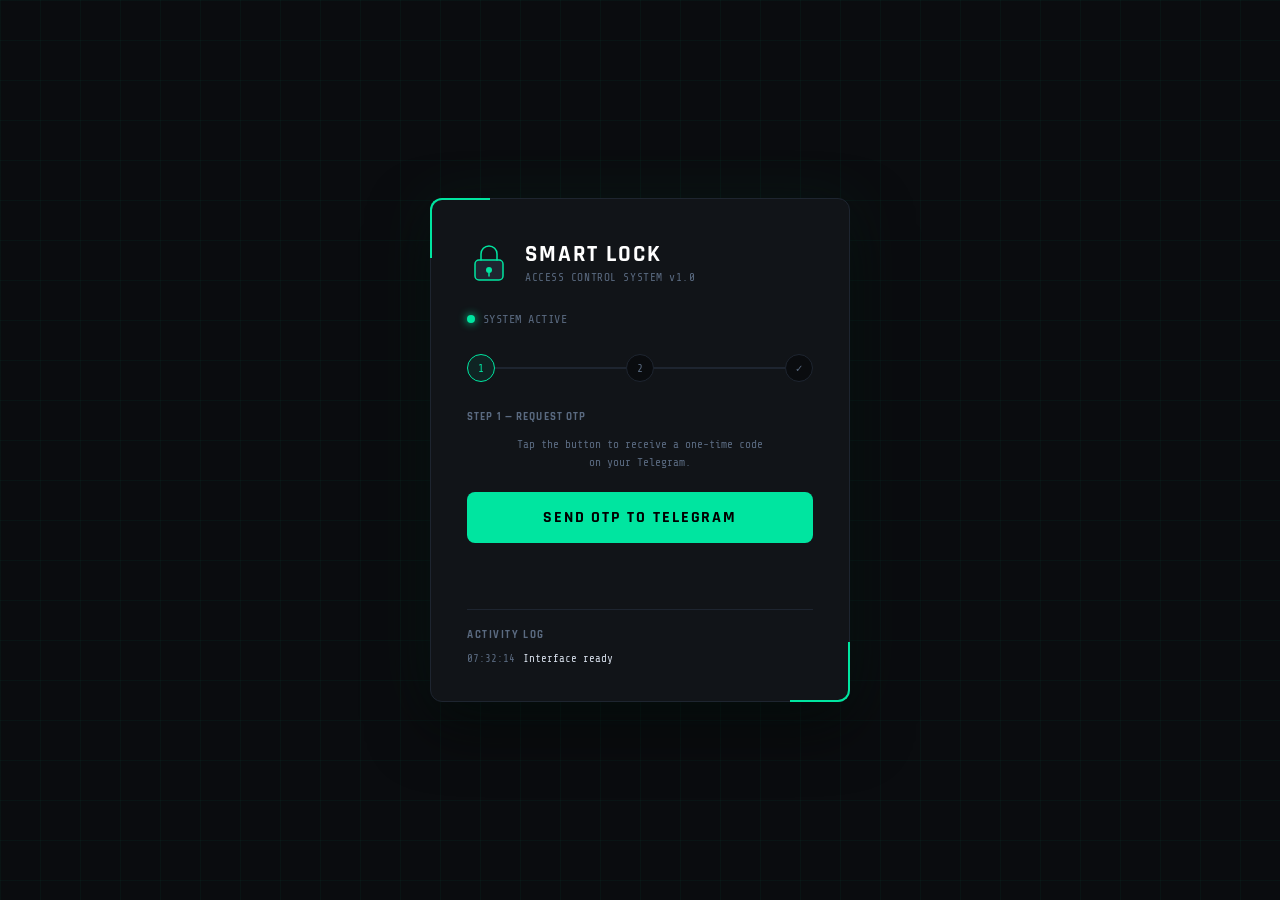
==== index.html @ 27a26ff4 "Add files via upload" ====
<!DOCTYPE html>
<html lang="en">
<head>
  <meta charset="UTF-8"/>
  <meta name="viewport" content="width=device-width, initial-scale=1.0"/>
  <title>Smart Lock</title>
  <link rel="preconnect" href="https://fonts.googleapis.com"/>
  <link href="https://fonts.googleapis.com/css2?family=Share+Tech+Mono&family=Rajdhani:wght@400;600;700&display=swap" rel="stylesheet"/>

  <style>
    *, *::before, *::after { box-sizing: border-box; margin: 0; padding: 0; }

    :root {
      --bg:         #0a0c0f;
      --surface:    #111418;
      --border:     #1e2530;
      --accent:     #00e5a0;
      --accent-dim: #00a86b;
      --danger:     #ff4757;
      --warn:       #ffb830;
      --text:       #d4dce8;
      --muted:      #5a6a80;
      --mono:       'Share Tech Mono', monospace;
      --sans:       'Rajdhani', sans-serif;
    }

    html, body {
      height: 100%;
      background: var(--bg);
      color: var(--text);
      font-family: var(--sans);
      font-size: 16px;
      -webkit-font-smoothing: antialiased;
    }

    body {
      display: flex;
      align-items: center;
      justify-content: center;
      min-height: 100vh;
    }

    body::before {
      content: '';
      position: fixed; inset: 0;
      background-image:
        linear-gradient(rgba(0,229,160,.04) 1px, transparent 1px),
        linear-gradient(90deg, rgba(0,229,160,.04) 1px, transparent 1px);
      background-size: 40px 40px;
      pointer-events: none;
    }

    /* ── Card ── */
    .card {
      position: relative;
      width: min(420px, 92vw);
      background: var(--surface);
      border: 1px solid var(--border);
      border-radius: 12px;
      padding: 40px 36px 36px;
      box-shadow: 0 0 60px rgba(0,229,160,.06), 0 24px 60px rgba(0,0,0,.6);
    }
    .card::before {
      content: '';
      position: absolute;
      top: -1px; left: -1px;
      width: 60px; height: 60px;
      border-top: 2px solid var(--accent);
      border-left: 2px solid var(--accent);
      border-radius: 12px 0 0 0;
    }
    .card::after {
      content: '';
      position: absolute;
      bottom: -1px; right: -1px;
      width: 60px; height: 60px;
      border-bottom: 2px solid var(--accent);
      border-right: 2px solid var(--accent);
      border-radius: 0 0 12px 0;
    }

    /* ── Header ── */
    .header {
      display: flex;
      align-items: center;
      gap: 14px;
      margin-bottom: 28px;
    }
    .lock-icon { width: 44px; height: 44px; flex-shrink: 0; }
    .lock-icon .shackle {
      transition: transform .5s cubic-bezier(.34,1.56,.64,1);
      transform-origin: 50% 80%;
    }
    .card.unlocked .lock-icon .shackle {
      transform: rotate(-40deg) translateY(-3px);
    }
    .title-group h1 {
      font-size: 1.45rem; font-weight: 700;
      letter-spacing: .08em; text-transform: uppercase; color: #fff;
    }
    .title-group p {
      font-family: var(--mono); font-size: .7rem;
      color: var(--muted); letter-spacing: .05em; margin-top: 2px;
    }

    /* ── Status ── */
    .status-row {
      display: flex; align-items: center; gap: 8px;
      font-family: var(--mono); font-size: .75rem;
      color: var(--muted); margin-bottom: 28px; letter-spacing: .04em;
    }
    .dot {
      width: 8px; height: 8px; border-radius: 50%;
      background: var(--muted); flex-shrink: 0;
      transition: background .3s, box-shadow .3s;
    }
    .dot.online  { background: var(--accent); box-shadow: 0 0 8px var(--accent); }
    .dot.success { background: var(--accent); box-shadow: 0 0 12px var(--accent); animation: pulse 1s ease 3; }
    .dot.warn    { background: var(--warn);   box-shadow: 0 0 8px var(--warn); }
    .dot.error   { background: var(--danger); box-shadow: 0 0 8px var(--danger); }
    @keyframes pulse {
      0%,100% { box-shadow: 0 0 8px var(--accent); }
      50%     { box-shadow: 0 0 20px var(--accent), 0 0 40px rgba(0,229,160,.4); }
    }

    /* ── Step indicator ── */
    .step-indicator {
      display: flex; align-items: center; margin-bottom: 28px;
    }
    .s-dot {
      width: 28px; height: 28px; border-radius: 50%;
      border: 1.5px solid var(--border); background: var(--bg);
      display: flex; align-items: center; justify-content: center;
      font-family: var(--mono); font-size: .7rem; color: var(--muted);
      flex-shrink: 0; transition: all .3s;
    }
    .s-dot.active { border-color: var(--accent); color: var(--accent); background: rgba(0,229,160,.08); }
    .s-dot.done   { border-color: var(--accent-dim); background: var(--accent-dim); color: #000; }
    .s-line { flex: 1; height: 1.5px; background: var(--border); transition: background .3s; }
    .s-line.done { background: var(--accent-dim); }

    /* ── Steps ── */
    .step { display: none; }
    .step.active { display: block; }

    .step-label {
      font-size: .7rem; font-weight: 700;
      letter-spacing: .1em; text-transform: uppercase;
      color: var(--muted); margin-bottom: 12px;
    }

    /* ── Input ── */
    .input-label {
      display: block; font-size: .75rem; font-weight: 600;
      letter-spacing: .12em; text-transform: uppercase;
      color: var(--muted); margin-bottom: 8px;
    }
    .otp-input {
      width: 100%; background: var(--bg);
      border: 1px solid var(--border); border-radius: 8px;
      padding: 14px 16px; font-family: var(--mono);
      font-size: 1.5rem; letter-spacing: .3em;
      color: var(--text); outline: none; text-align: center;
      transition: border-color .2s, box-shadow .2s;
    }
    .otp-input:focus {
      border-color: var(--accent-dim);
      box-shadow: 0 0 0 3px rgba(0,229,160,.1);
    }
    .otp-input::placeholder { letter-spacing: .15em; color: var(--muted); font-size: 1rem; }

    .hint {
      font-family: var(--mono); font-size: .7rem;
      color: var(--muted); margin-top: 10px;
      text-align: center; line-height: 1.6;
    }

    /* ── Buttons ── */
    .btn {
      margin-top: 20px; width: 100%; padding: 15px;
      border: none; border-radius: 8px; font-family: var(--sans);
      font-size: 1rem; font-weight: 700; letter-spacing: .12em;
      text-transform: uppercase; cursor: pointer;
      transition: background .2s, transform .15s, box-shadow .2s;
    }
    .btn:disabled { opacity: .45; cursor: not-allowed; }
    .btn:active:not(:disabled) { transform: scale(.97); }

    .btn-primary { background: var(--accent); color: #000; }
    .btn-primary:hover:not(:disabled) {
      background: #1affc0;
      box-shadow: 0 0 24px rgba(0,229,160,.4);
    }
    .btn-ghost {
      background: transparent; color: var(--muted);
      border: 1px solid var(--border); margin-top: 10px;
      font-size: .8rem; padding: 10px;
    }
    .btn-ghost:hover:not(:disabled) { color: var(--text); border-color: var(--muted); }

    .btn .spinner {
      display: none; width: 16px; height: 16px;
      border: 2px solid rgba(0,0,0,.3); border-top-color: #000;
      border-radius: 50%; animation: spin .7s linear infinite; margin: 0 auto;
    }
    .btn.loading .btn-text { display: none; }
    .btn.loading .spinner  { display: block; }
    @keyframes spin { to { transform: rotate(360deg); } }

    /* ── Toast ── */
    .toast {
      margin-top: 16px; padding: 11px 15px; border-radius: 8px;
      font-family: var(--mono); font-size: .75rem; letter-spacing: .04em;
      opacity: 0; transform: translateY(6px);
      transition: opacity .3s, transform .3s; pointer-events: none;
    }
    .toast.show { opacity: 1; transform: translateY(0); }
    .toast.success { background: rgba(0,229,160,.1); border: 1px solid rgba(0,229,160,.3); color: var(--accent); }
    .toast.error   { background: rgba(255,71,87,.1);  border: 1px solid rgba(255,71,87,.3);  color: var(--danger); }
    .toast.warn    { background: rgba(255,184,48,.1); border: 1px solid rgba(255,184,48,.3); color: var(--warn); }

    /* ── Success screen ── */
    .success-icon { text-align: center; padding: 12px 0 16px; }
    .success-icon svg { margin-bottom: 16px; }
    .success-title {
      font-size: 1.2rem; font-weight: 700;
      letter-spacing: .08em; color: #fff; text-transform: uppercase;
    }

    /* ── Log ── */
    .log-section { margin-top: 28px; border-top: 1px solid var(--border); padding-top: 18px; }
    .log-title {
      font-size: .7rem; font-weight: 700;
      letter-spacing: .14em; text-transform: uppercase;
      color: var(--muted); margin-bottom: 10px;
    }
    .log-feed {
      list-style: none; display: flex; flex-direction: column;
      gap: 6px; max-height: 110px; overflow-y: auto;
    }
    .log-feed::-webkit-scrollbar { width: 3px; }
    .log-feed::-webkit-scrollbar-thumb { background: var(--border); border-radius: 2px; }
    .log-entry {
      font-family: var(--mono); font-size: .68rem;
      color: var(--muted); display: flex; gap: 8px;
      animation: slideIn .25s ease;
    }
    @keyframes slideIn {
      from { opacity: 0; transform: translateX(-6px); }
      to   { opacity: 1; transform: none; }
    }
    .log-entry .log-time { flex-shrink: 0; }
    .log-entry .log-ok   { color: var(--accent); }
    .log-entry .log-err  { color: var(--danger); }
    .log-entry .log-warn { color: var(--warn); }
    .log-entry .log-info { color: var(--text); }
  </style>
</head>
<body>
<div class="card" id="card">

  <!-- Header -->
  <div class="header">
    <svg class="lock-icon" viewBox="0 0 44 44" fill="none" xmlns="http://www.w3.org/2000/svg">
      <rect x="8" y="20" width="28" height="20" rx="4" fill="#1e2530" stroke="#00e5a0" stroke-width="1.5"/>
      <path class="shackle" d="M14 20V14a8 8 0 1 1 16 0v6" stroke="#00e5a0" stroke-width="1.5" stroke-linecap="round" fill="none"/>
      <circle cx="22" cy="30" r="3" fill="#00e5a0"/>
      <line x1="22" y1="33" x2="22" y2="36" stroke="#00e5a0" stroke-width="1.5" stroke-linecap="round"/>
    </svg>
    <div class="title-group">
      <h1>Smart Lock</h1>
      <p>ACCESS CONTROL SYSTEM v1.0</p>
    </div>
  </div>

  <!-- Status -->
  <div class="status-row">
    <div class="dot online" id="statusDot"></div>
    <span id="statusText">SYSTEM ACTIVE</span>
  </div>

  <!-- Step indicator (3 steps) -->
  <div class="step-indicator">
    <div class="s-dot active" id="ind1">1</div>
    <div class="s-line"       id="line1"></div>
    <div class="s-dot"        id="ind2">2</div>
    <div class="s-line"       id="line2"></div>
    <div class="s-dot"        id="ind3">✓</div>
  </div>

  <!-- ══ STEP 1 : Request OTP ══ -->
  <div class="step active" id="step1">
    <div class="step-label">Step 1 — Request OTP</div>
    <p class="hint">Tap the button to receive a one-time code<br>on your Telegram.</p>
    <button class="btn btn-primary" id="sendOtpBtn" onclick="sendOtp()">
      <span class="btn-text">SEND OTP TO TELEGRAM</span>
      <span class="spinner"></span>
    </button>
    <div class="toast" id="toast1"></div>
  </div>

  <!-- ══ STEP 2 : Enter OTP ══ -->
  <div class="step" id="step2">
    <div class="step-label">Step 2 — Enter OTP</div>
    <label class="input-label" for="otpInput">4-digit code from Telegram</label>
    <input
      class="otp-input" id="otpInput"
      type="text" inputmode="numeric"
      maxlength="4" placeholder="• • • •" autocomplete="off"
    />
    <button class="btn btn-primary" id="verifyBtn" onclick="verifyOtp()">
      <span class="btn-text">VERIFY &amp; UNLOCK</span>
      <span class="spinner"></span>
    </button>
    <button class="btn btn-ghost" onclick="resetToStep1()">← Request a new OTP</button>
    <div class="toast" id="toast2"></div>
  </div>

  <!-- ══ STEP 3 : Success ══ -->
  <div class="step" id="step3">
    <div class="success-icon">
      <svg width="56" height="56" viewBox="0 0 56 56" fill="none">
        <circle cx="28" cy="28" r="27" stroke="#00e5a0" stroke-width="1.5" fill="rgba(0,229,160,.08)"/>
        <path d="M17 28.5l8 8 14-16" stroke="#00e5a0" stroke-width="2" stroke-linecap="round" stroke-linejoin="round"/>
      </svg>
      <div class="success-title">Door Unlocked</div>
      <p class="hint" style="margin-top:10px">Relay is active. Lock resets automatically.</p>
    </div>
    <button class="btn btn-ghost" style="margin-top:20px" onclick="resetToStep1()">DONE / LOCK AGAIN</button>
  </div>

  <!-- Activity log -->
  <div class="log-section">
    <div class="log-title">Activity Log</div>
    <ul class="log-feed" id="logFeed"></ul>
  </div>

</div>

<script>
  // ════════════════════════════════════════════════
  //  CONFIG
  // ════════════════════════════════════════════════
  const API_URL = "https://script.google.com/macros/s/AKfycbylvc6xeCWt1qGqZ4Vwtg7XAmLuCef11YHlAaOnDe8a6w24QqygtlZDXGHI8xH-EuvysQ/exec";
  const API_KEY = "satyam123";
  // ════════════════════════════════════════════════

  // DOM
  const $  = id => document.getElementById(id);
  const statusDot  = $("statusDot");
  const statusText = $("statusText");
  const card       = $("card");
  const logFeed    = $("logFeed");
  const sendOtpBtn = $("sendOtpBtn");
  const verifyBtn  = $("verifyBtn");
  const otpInput   = $("otpInput");
  const toast1     = $("toast1");
  const toast2     = $("toast2");
  const stepEls    = [$("step1"),  $("step2"),  $("step3")];
  const indEls     = [$("ind1"),   $("ind2"),   $("ind3")];
  const lineEls    = [$("line1"),  $("line2")];

  otpInput.addEventListener("keyup", e => { if (e.key === "Enter") verifyOtp(); });

  // ── Helpers ──────────────────────────────────

  function setStatus(cls, text) {
    statusDot.className    = "dot " + cls;
    statusText.textContent = text;
  }

  function toast(el, type, msg) {
    el.className = "toast " + type;
    el.textContent = msg;
    void el.offsetWidth;
    el.classList.add("show");
    setTimeout(() => el.classList.remove("show"), 4500);
  }

  function log(type, msg) {
    const t  = new Date().toLocaleTimeString("en-GB", { hour12: false });
    const li = document.createElement("li");
    li.className = "log-entry";
    li.innerHTML = `<span class="log-time">${t}</span><span class="log-${type}">${msg}</span>`;
    logFeed.prepend(li);
    while (logFeed.children.length > 25) logFeed.removeChild(logFeed.lastChild);
  }

  function busy(btn, on) {
    btn.disabled = on;
    btn.classList.toggle("loading", on);
  }

  function goStep(n) {
    stepEls.forEach((s, i) => s.classList.toggle("active", i === n));
    indEls.forEach((d, i) => {
      d.className = "s-dot";
      if (i < n)       d.classList.add("done");
      else if (i === n) d.classList.add("active");
    });
    lineEls.forEach((l, i) => l.classList.toggle("done", i < n));
    card.classList.toggle("unlocked", n === 2);
    if (n === 2) {
      setStatus("success", "DOOR UNLOCKED");
      setTimeout(resetToStep1, 8000);   // auto-reset after 8 s
    }
  }

  function resetToStep1() {
    otpInput.value = "";
    setStatus("online", "SYSTEM ACTIVE");
    goStep(0);
  }

  async function api(payload) {
    // GET with query string: no CORS preflight, body survives Google's redirect.
    const params = new URLSearchParams({ ...payload, key: API_KEY });
    const r = await fetch(API_URL + "?" + params.toString(), {
      method: "GET",
      redirect: "follow"
    });
    if (!r.ok) throw new Error("HTTP " + r.status);
    const text = await r.text();
    try {
      return JSON.parse(text);
    } catch {
      throw new Error("Invalid response: " + text.slice(0, 120));
    }
  }

  // ── Step 1 : Request OTP ─────────────────────

  async function sendOtp() {
    busy(sendOtpBtn, true);
    setStatus("warn", "SENDING OTP…");
    try {
      const data = await api({ action: "request_unlock", method: "WEB" });
      if (data.success) {
        log("ok", "OTP dispatched to Telegram");
        setStatus("warn", "WAITING FOR OTP ENTRY");
        goStep(1);
        setTimeout(() => otpInput.focus(), 150);
      } else {
        toast(toast1, "error", "✗ " + (data.error || "Server error."));
        log("err", "Request failed: " + (data.error || "unknown"));
        setStatus("error", "FAILED");
      }
    } catch (e) {
      toast(toast1, "error", "✗ Cannot reach server. Check your connection.");
      log("err", "Network: " + e.message);
      setStatus("error", "CONNECTION ERROR");
    } finally {
      busy(sendOtpBtn, false);
    }
  }

  // ── Step 2 : Verify OTP ──────────────────────

  async function verifyOtp() {
    const otp = otpInput.value.trim();
    if (!/^\d{4}$/.test(otp)) {
      toast(toast2, "warn", "Enter the 4-digit code from Telegram.");
      otpInput.focus();
      return;
    }
    busy(verifyBtn, true);
    setStatus("warn", "VERIFYING…");
    try {
      const data = await api({ action: "verify_otp", method: "WEB", otp });
      if (data.success) {
        log("ok", "OTP correct → unlock signal sent");
        goStep(2);
      } else {
        toast(toast2, "error", "✗ " + (data.error || "Wrong OTP."));
        log("err", "Wrong OTP entered");
        setStatus("error", "WRONG OTP");
        otpInput.select();
      }
    } catch (e) {
      toast(toast2, "error", "✗ Cannot reach server.");
      log("err", "Network: " + e.message);
      setStatus("error", "CONNECTION ERROR");
    } finally {
      busy(verifyBtn, false);
    }
  }

  // Init
  log("info", "Interface ready");
</script>
</body>
</html>
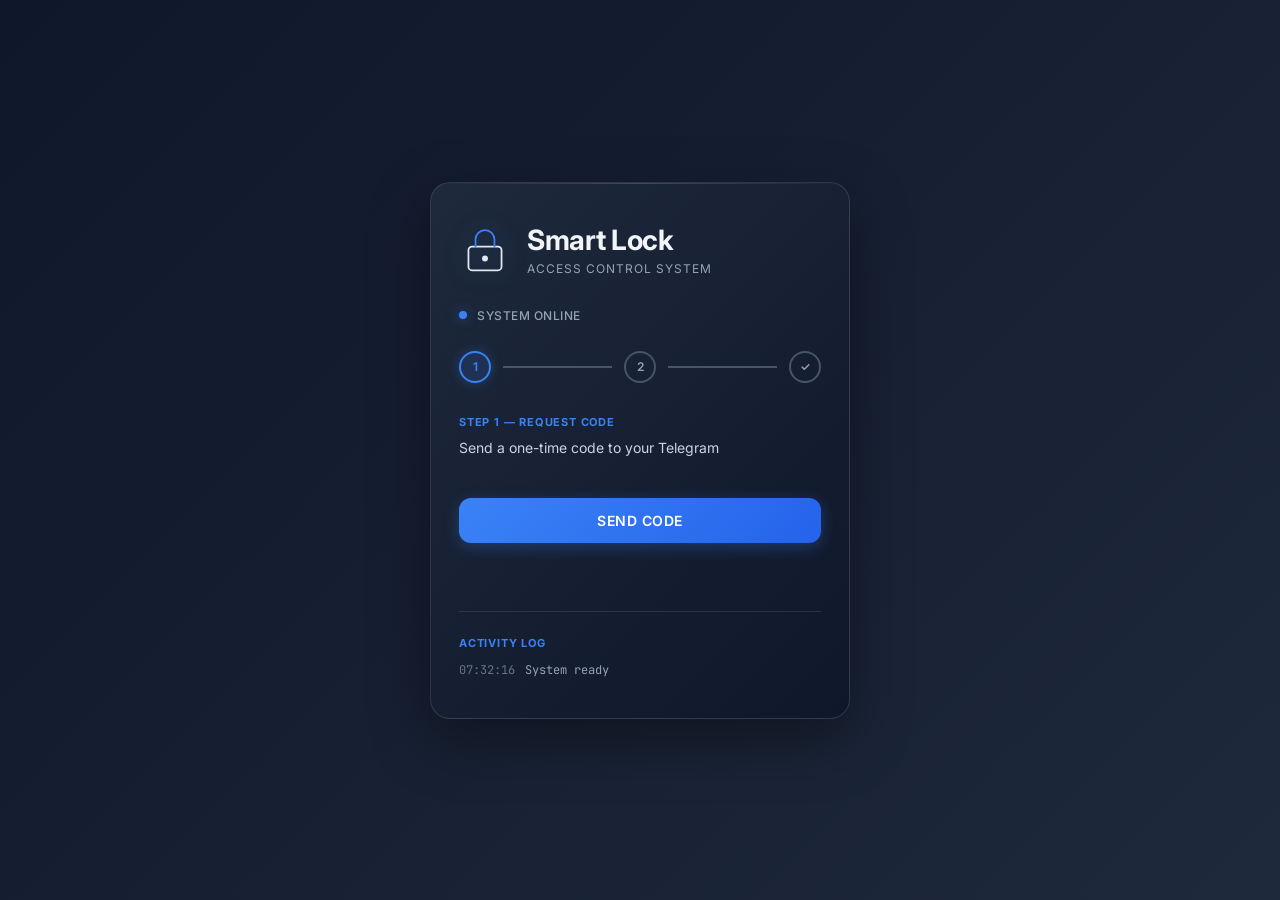
==== commit 398c1eee: "Add files via upload" ====
--- a/index.html
+++ b/index.html
@@ -3,34 +3,22 @@
 <head>
   <meta charset="UTF-8"/>
   <meta name="viewport" content="width=device-width, initial-scale=1.0"/>
-  <title>Smart Lock</title>
+  <title>Smart Lock - Access Control</title>
   <link rel="preconnect" href="https://fonts.googleapis.com"/>
-  <link href="https://fonts.googleapis.com/css2?family=Share+Tech+Mono&family=Rajdhani:wght@400;600;700&display=swap" rel="stylesheet"/>
+  <link href="https://fonts.googleapis.com/css2?family=Inter:wght@300;400;500;600;700&family=JetBrains+Mono:wght@400;600&display=swap" rel="stylesheet"/>
 
   <style>
-    *, *::before, *::after { box-sizing: border-box; margin: 0; padding: 0; }
-
-    :root {
-      --bg:         #0a0c0f;
-      --surface:    #111418;
-      --border:     #1e2530;
-      --accent:     #00e5a0;
-      --accent-dim: #00a86b;
-      --danger:     #ff4757;
-      --warn:       #ffb830;
-      --text:       #d4dce8;
-      --muted:      #5a6a80;
-      --mono:       'Share Tech Mono', monospace;
-      --sans:       'Rajdhani', sans-serif;
+    * {
+      margin: 0;
+      padding: 0;
+      box-sizing: border-box;
     }
 
     html, body {
       height: 100%;
-      background: var(--bg);
-      color: var(--text);
-      font-family: var(--sans);
-      font-size: 16px;
-      -webkit-font-smoothing: antialiased;
+      font-family: 'Inter', sans-serif;
+      background: linear-gradient(135deg, #0f172a 0%, #1e293b 100%);
+      color: #e2e8f0;
     }
 
     body {
@@ -38,455 +26,743 @@
       align-items: center;
       justify-content: center;
       min-height: 100vh;
-    }
-
-    body::before {
-      content: '';
-      position: fixed; inset: 0;
-      background-image:
-        linear-gradient(rgba(0,229,160,.04) 1px, transparent 1px),
-        linear-gradient(90deg, rgba(0,229,160,.04) 1px, transparent 1px);
-      background-size: 40px 40px;
-      pointer-events: none;
-    }
-
-    /* ── Card ── */
+      padding: 16px;
+    }
+
+    .container {
+      width: 100%;
+      max-width: 420px;
+    }
+
     .card {
+      background: linear-gradient(135deg, #1e293b 0%, #0f172a 100%);
+      border-radius: 20px;
+      padding: 40px 28px;
+      box-shadow: 0 20px 60px rgba(0, 0, 0, 0.4);
+      border: 1px solid rgba(71, 85, 105, 0.5);
       position: relative;
-      width: min(420px, 92vw);
-      background: var(--surface);
-      border: 1px solid var(--border);
-      border-radius: 12px;
-      padding: 40px 36px 36px;
-      box-shadow: 0 0 60px rgba(0,229,160,.06), 0 24px 60px rgba(0,0,0,.6);
-    }
+      overflow: hidden;
+    }
+
     .card::before {
       content: '';
       position: absolute;
-      top: -1px; left: -1px;
-      width: 60px; height: 60px;
-      border-top: 2px solid var(--accent);
-      border-left: 2px solid var(--accent);
-      border-radius: 12px 0 0 0;
-    }
-    .card::after {
-      content: '';
-      position: absolute;
-      bottom: -1px; right: -1px;
-      width: 60px; height: 60px;
-      border-bottom: 2px solid var(--accent);
-      border-right: 2px solid var(--accent);
-      border-radius: 0 0 12px 0;
-    }
-
-    /* ── Header ── */
+      top: 0;
+      left: 0;
+      right: 0;
+      height: 1px;
+      background: linear-gradient(90deg, transparent, rgba(148, 163, 184, 0.3), transparent);
+    }
+
     .header {
       display: flex;
       align-items: center;
-      gap: 14px;
+      gap: 16px;
+      margin-bottom: 32px;
+    }
+
+    .lock-icon {
+      width: 52px;
+      height: 52px;
+      flex-shrink: 0;
+      display: flex;
+      align-items: center;
+      justify-content: center;
+    }
+
+    .lock-icon svg {
+      width: 100%;
+      height: 100%;
+      filter: drop-shadow(0 0 12px rgba(59, 130, 246, 0.3));
+    }
+
+    .lock-icon .shackle {
+      transition: all 0.5s cubic-bezier(0.34, 1.56, 0.64, 1);
+      transform-origin: 50% 35%;
+      stroke: #3b82f6;
+      stroke-width: 1.5;
+    }
+
+    .card.unlocked .lock-icon .shackle {
+      transform: rotate(-40deg) translateY(-2px);
+      stroke: #10b981;
+      filter: drop-shadow(0 0 12px rgba(16, 185, 129, 0.4));
+    }
+
+    .card.unlocked .lock-icon circle {
+      fill: #10b981;
+      filter: drop-shadow(0 0 8px rgba(16, 185, 129, 0.5));
+    }
+
+    .title-group h1 {
+      font-size: 28px;
+      font-weight: 700;
+      color: #f1f5f9;
+      letter-spacing: -0.5px;
+    }
+
+    .title-group p {
+      font-size: 12px;
+      color: #94a3b8;
+      margin-top: 4px;
+      letter-spacing: 1px;
+      text-transform: uppercase;
+    }
+
+    .status {
+      display: flex;
+      align-items: center;
+      gap: 10px;
+      font-size: 12px;
+      color: #94a3b8;
       margin-bottom: 28px;
-    }
-    .lock-icon { width: 44px; height: 44px; flex-shrink: 0; }
-    .lock-icon .shackle {
-      transition: transform .5s cubic-bezier(.34,1.56,.64,1);
-      transform-origin: 50% 80%;
-    }
-    .card.unlocked .lock-icon .shackle {
-      transform: rotate(-40deg) translateY(-3px);
-    }
-    .title-group h1 {
-      font-size: 1.45rem; font-weight: 700;
-      letter-spacing: .08em; text-transform: uppercase; color: #fff;
-    }
-    .title-group p {
-      font-family: var(--mono); font-size: .7rem;
-      color: var(--muted); letter-spacing: .05em; margin-top: 2px;
-    }
-
-    /* ── Status ── */
-    .status-row {
-      display: flex; align-items: center; gap: 8px;
-      font-family: var(--mono); font-size: .75rem;
-      color: var(--muted); margin-bottom: 28px; letter-spacing: .04em;
-    }
-    .dot {
-      width: 8px; height: 8px; border-radius: 50%;
-      background: var(--muted); flex-shrink: 0;
-      transition: background .3s, box-shadow .3s;
-    }
-    .dot.online  { background: var(--accent); box-shadow: 0 0 8px var(--accent); }
-    .dot.success { background: var(--accent); box-shadow: 0 0 12px var(--accent); animation: pulse 1s ease 3; }
-    .dot.warn    { background: var(--warn);   box-shadow: 0 0 8px var(--warn); }
-    .dot.error   { background: var(--danger); box-shadow: 0 0 8px var(--danger); }
+      letter-spacing: 0.5px;
+      text-transform: uppercase;
+      font-weight: 500;
+    }
+
+    .status-dot {
+      width: 8px;
+      height: 8px;
+      border-radius: 50%;
+      background: #64748b;
+      transition: all 0.3s ease;
+    }
+
+    .status-dot.online {
+      background: #3b82f6;
+      box-shadow: 0 0 12px rgba(59, 130, 246, 0.5);
+    }
+
+    .status-dot.success {
+      background: #10b981;
+      box-shadow: 0 0 12px rgba(16, 185, 129, 0.5);
+      animation: pulse 1.5s ease infinite;
+    }
+
+    .status-dot.error {
+      background: #ef4444;
+      box-shadow: 0 0 12px rgba(239, 68, 68, 0.5);
+    }
+
+    .status-dot.warn {
+      background: #f59e0b;
+      box-shadow: 0 0 12px rgba(245, 158, 11, 0.5);
+    }
+
     @keyframes pulse {
-      0%,100% { box-shadow: 0 0 8px var(--accent); }
-      50%     { box-shadow: 0 0 20px var(--accent), 0 0 40px rgba(0,229,160,.4); }
-    }
-
-    /* ── Step indicator ── */
-    .step-indicator {
-      display: flex; align-items: center; margin-bottom: 28px;
-    }
-    .s-dot {
-      width: 28px; height: 28px; border-radius: 50%;
-      border: 1.5px solid var(--border); background: var(--bg);
-      display: flex; align-items: center; justify-content: center;
-      font-family: var(--mono); font-size: .7rem; color: var(--muted);
-      flex-shrink: 0; transition: all .3s;
-    }
-    .s-dot.active { border-color: var(--accent); color: var(--accent); background: rgba(0,229,160,.08); }
-    .s-dot.done   { border-color: var(--accent-dim); background: var(--accent-dim); color: #000; }
-    .s-line { flex: 1; height: 1.5px; background: var(--border); transition: background .3s; }
-    .s-line.done { background: var(--accent-dim); }
-
-    /* ── Steps ── */
-    .step { display: none; }
-    .step.active { display: block; }
+      0%, 100% { transform: scale(1); opacity: 1; }
+      50% { transform: scale(1.2); opacity: 0.8; }
+    }
+
+    .steps {
+      display: flex;
+      align-items: center;
+      gap: 12px;
+      margin-bottom: 32px;
+    }
+
+    .step-dot {
+      width: 32px;
+      height: 32px;
+      border-radius: 50%;
+      border: 2px solid #475569;
+      display: flex;
+      align-items: center;
+      justify-content: center;
+      font-size: 12px;
+      font-weight: 600;
+      color: #94a3b8;
+      transition: all 0.3s ease;
+      flex-shrink: 0;
+    }
+
+    .step-dot.active {
+      border-color: #3b82f6;
+      color: #3b82f6;
+      background: rgba(59, 130, 246, 0.15);
+      box-shadow: 0 0 12px rgba(59, 130, 246, 0.3);
+    }
+
+    .step-dot.done {
+      border-color: #10b981;
+      background: #10b981;
+      color: #f1f5f9;
+      box-shadow: 0 0 12px rgba(16, 185, 129, 0.3);
+    }
+
+    .step-line {
+      flex: 1;
+      height: 2px;
+      background: #475569;
+      transition: all 0.4s ease;
+    }
+
+    .step-line.done {
+      background: linear-gradient(90deg, #10b981, transparent);
+      box-shadow: 0 0 8px rgba(16, 185, 129, 0.3);
+    }
+
+    .step {
+      display: none;
+    }
+
+    .step.active {
+      display: block;
+      animation: fadeIn 0.4s ease;
+    }
+
+    @keyframes fadeIn {
+      from { opacity: 0; transform: translateY(4px); }
+      to { opacity: 1; transform: translateY(0); }
+    }
 
     .step-label {
-      font-size: .7rem; font-weight: 700;
-      letter-spacing: .1em; text-transform: uppercase;
-      color: var(--muted); margin-bottom: 12px;
-    }
-
-    /* ── Input ── */
+      font-size: 11px;
+      font-weight: 700;
+      color: #3b82f6;
+      text-transform: uppercase;
+      letter-spacing: 0.8px;
+      margin-bottom: 8px;
+    }
+
+    .step-desc {
+      font-size: 14px;
+      color: #cbd5e1;
+      margin-bottom: 24px;
+      line-height: 1.5;
+    }
+
+    .input-group {
+      margin-bottom: 20px;
+    }
+
     .input-label {
-      display: block; font-size: .75rem; font-weight: 600;
-      letter-spacing: .12em; text-transform: uppercase;
-      color: var(--muted); margin-bottom: 8px;
-    }
+      display: block;
+      font-size: 11px;
+      font-weight: 700;
+      color: #e2e8f0;
+      text-transform: uppercase;
+      letter-spacing: 0.6px;
+      margin-bottom: 10px;
+    }
+
     .otp-input {
-      width: 100%; background: var(--bg);
-      border: 1px solid var(--border); border-radius: 8px;
-      padding: 14px 16px; font-family: var(--mono);
-      font-size: 1.5rem; letter-spacing: .3em;
-      color: var(--text); outline: none; text-align: center;
-      transition: border-color .2s, box-shadow .2s;
-    }
+      width: 100%;
+      padding: 16px 18px;
+      border: 2px solid #475569;
+      border-radius: 12px;
+      background: rgba(30, 41, 59, 0.8);
+      font-family: 'JetBrains Mono', monospace;
+      font-size: 22px;
+      font-weight: 700;
+      letter-spacing: 12px;
+      text-align: center;
+      color: #3b82f6;
+      transition: all 0.3s ease;
+    }
+
     .otp-input:focus {
-      border-color: var(--accent-dim);
-      box-shadow: 0 0 0 3px rgba(0,229,160,.1);
-    }
-    .otp-input::placeholder { letter-spacing: .15em; color: var(--muted); font-size: 1rem; }
-
-    .hint {
-      font-family: var(--mono); font-size: .7rem;
-      color: var(--muted); margin-top: 10px;
-      text-align: center; line-height: 1.6;
-    }
-
-    /* ── Buttons ── */
+      outline: none;
+      border-color: #3b82f6;
+      background: rgba(59, 130, 246, 0.1);
+      box-shadow: 0 0 20px rgba(59, 130, 246, 0.2);
+    }
+
+    .otp-input::placeholder {
+      color: #64748b;
+      letter-spacing: 6px;
+    }
+
+    .otp-timer {
+      font-size: 12px;
+      font-weight: 600;
+      color: #f59e0b;
+      text-align: center;
+      margin-top: 10px;
+      font-family: 'JetBrains Mono', monospace;
+    }
+
     .btn {
-      margin-top: 20px; width: 100%; padding: 15px;
-      border: none; border-radius: 8px; font-family: var(--sans);
-      font-size: 1rem; font-weight: 700; letter-spacing: .12em;
-      text-transform: uppercase; cursor: pointer;
-      transition: background .2s, transform .15s, box-shadow .2s;
-    }
-    .btn:disabled { opacity: .45; cursor: not-allowed; }
-    .btn:active:not(:disabled) { transform: scale(.97); }
-
-    .btn-primary { background: var(--accent); color: #000; }
+      width: 100%;
+      padding: 14px 20px;
+      border: none;
+      border-radius: 12px;
+      font-family: 'Inter', sans-serif;
+      font-size: 14px;
+      font-weight: 600;
+      letter-spacing: 0.5px;
+      text-transform: uppercase;
+      cursor: pointer;
+      transition: all 0.3s ease;
+      margin-top: 16px;
+      position: relative;
+      overflow: hidden;
+    }
+
+    .btn:disabled {
+      opacity: 0.5;
+      cursor: not-allowed;
+    }
+
+    .btn::before {
+      content: '';
+      position: absolute;
+      top: 50%;
+      left: 50%;
+      width: 0;
+      height: 0;
+      border-radius: 50%;
+      background: rgba(255, 255, 255, 0.1);
+      transform: translate(-50%, -50%);
+      transition: width 0.6s, height 0.6s;
+    }
+
+    .btn:active::before {
+      width: 300px;
+      height: 300px;
+    }
+
+    .btn-primary {
+      background: linear-gradient(135deg, #3b82f6 0%, #2563eb 100%);
+      color: white;
+      box-shadow: 0 4px 15px rgba(59, 130, 246, 0.3);
+    }
+
     .btn-primary:hover:not(:disabled) {
-      background: #1affc0;
-      box-shadow: 0 0 24px rgba(0,229,160,.4);
-    }
-    .btn-ghost {
-      background: transparent; color: var(--muted);
-      border: 1px solid var(--border); margin-top: 10px;
-      font-size: .8rem; padding: 10px;
-    }
-    .btn-ghost:hover:not(:disabled) { color: var(--text); border-color: var(--muted); }
+      background: linear-gradient(135deg, #2563eb 0%, #1d4ed8 100%);
+      box-shadow: 0 8px 25px rgba(59, 130, 246, 0.4);
+      transform: translateY(-2px);
+    }
+
+    .btn-secondary {
+      background: rgba(71, 85, 105, 0.3);
+      color: #cbd5e1;
+      border: 1.5px solid #475569;
+      margin-top: 8px;
+      font-size: 13px;
+    }
+
+    .btn-secondary:hover:not(:disabled) {
+      border-color: #3b82f6;
+      color: #3b82f6;
+      background: rgba(59, 130, 246, 0.1);
+    }
 
     .btn .spinner {
-      display: none; width: 16px; height: 16px;
-      border: 2px solid rgba(0,0,0,.3); border-top-color: #000;
-      border-radius: 50%; animation: spin .7s linear infinite; margin: 0 auto;
-    }
-    .btn.loading .btn-text { display: none; }
-    .btn.loading .spinner  { display: block; }
-    @keyframes spin { to { transform: rotate(360deg); } }
-
-    /* ── Toast ── */
+      display: none;
+      width: 16px;
+      height: 16px;
+      border: 2.5px solid rgba(255, 255, 255, 0.3);
+      border-top-color: white;
+      border-radius: 50%;
+      animation: spin 0.8s linear infinite;
+      margin: 0 auto;
+    }
+
+    .btn.loading .btn-text {
+      display: none;
+    }
+
+    .btn.loading .spinner {
+      display: block;
+    }
+
+    @keyframes spin {
+      to { transform: rotate(360deg); }
+    }
+
     .toast {
-      margin-top: 16px; padding: 11px 15px; border-radius: 8px;
-      font-family: var(--mono); font-size: .75rem; letter-spacing: .04em;
-      opacity: 0; transform: translateY(6px);
-      transition: opacity .3s, transform .3s; pointer-events: none;
-    }
-    .toast.show { opacity: 1; transform: translateY(0); }
-    .toast.success { background: rgba(0,229,160,.1); border: 1px solid rgba(0,229,160,.3); color: var(--accent); }
-    .toast.error   { background: rgba(255,71,87,.1);  border: 1px solid rgba(255,71,87,.3);  color: var(--danger); }
-    .toast.warn    { background: rgba(255,184,48,.1); border: 1px solid rgba(255,184,48,.3); color: var(--warn); }
-
-    /* ── Success screen ── */
-    .success-icon { text-align: center; padding: 12px 0 16px; }
-    .success-icon svg { margin-bottom: 16px; }
+      margin-top: 14px;
+      padding: 13px 16px;
+      border-radius: 10px;
+      font-size: 13px;
+      opacity: 0;
+      transform: translateY(8px);
+      transition: all 0.3s ease;
+      pointer-events: none;
+      border-left: 3px solid;
+      backdrop-filter: blur(8px);
+    }
+
+    .toast.show {
+      opacity: 1;
+      transform: translateY(0);
+    }
+
+    .toast.success {
+      background: rgba(16, 185, 129, 0.1);
+      border-left-color: #10b981;
+      color: #6ee7b7;
+    }
+
+    .toast.error {
+      background: rgba(239, 68, 68, 0.1);
+      border-left-color: #ef4444;
+      color: #fca5a5;
+    }
+
+    .toast.warn {
+      background: rgba(245, 158, 11, 0.1);
+      border-left-color: #f59e0b;
+      color: #fcd34d;
+    }
+
+    .success-icon {
+      text-align: center;
+      margin-bottom: 20px;
+      animation: scaleIn 0.5s cubic-bezier(0.34, 1.56, 0.64, 1);
+    }
+
+    @keyframes scaleIn {
+      from {
+        opacity: 0;
+        transform: scale(0.8);
+      }
+      to {
+        opacity: 1;
+        transform: scale(1);
+      }
+    }
+
+    .success-icon svg {
+      width: 60px;
+      height: 60px;
+      margin: 0 auto;
+      filter: drop-shadow(0 0 16px rgba(16, 185, 129, 0.4));
+    }
+
     .success-title {
-      font-size: 1.2rem; font-weight: 700;
-      letter-spacing: .08em; color: #fff; text-transform: uppercase;
-    }
-
-    /* ── Log ── */
-    .log-section { margin-top: 28px; border-top: 1px solid var(--border); padding-top: 18px; }
-    .log-title {
-      font-size: .7rem; font-weight: 700;
-      letter-spacing: .14em; text-transform: uppercase;
-      color: var(--muted); margin-bottom: 10px;
-    }
-    .log-feed {
-      list-style: none; display: flex; flex-direction: column;
-      gap: 6px; max-height: 110px; overflow-y: auto;
-    }
-    .log-feed::-webkit-scrollbar { width: 3px; }
-    .log-feed::-webkit-scrollbar-thumb { background: var(--border); border-radius: 2px; }
-    .log-entry {
-      font-family: var(--mono); font-size: .68rem;
-      color: var(--muted); display: flex; gap: 8px;
-      animation: slideIn .25s ease;
-    }
+      font-size: 22px;
+      font-weight: 700;
+      color: #10b981;
+      text-align: center;
+      margin-top: 16px;
+    }
+
+    .success-desc {
+      font-size: 13px;
+      color: #94a3b8;
+      text-align: center;
+      margin-top: 8px;
+    }
+
+    .activity {
+      margin-top: 28px;
+      padding-top: 24px;
+      border-top: 1px solid rgba(71, 85, 105, 0.4);
+    }
+
+    .activity-title {
+      font-size: 11px;
+      font-weight: 700;
+      color: #3b82f6;
+      text-transform: uppercase;
+      letter-spacing: 0.8px;
+      margin-bottom: 12px;
+    }
+
+    .activity-log {
+      list-style: none;
+      display: flex;
+      flex-direction: column;
+      gap: 6px;
+      max-height: 110px;
+      overflow-y: auto;
+    }
+
+    .activity-log::-webkit-scrollbar {
+      width: 4px;
+    }
+
+    .activity-log::-webkit-scrollbar-track {
+      background: transparent;
+    }
+
+    .activity-log::-webkit-scrollbar-thumb {
+      background: #475569;
+      border-radius: 2px;
+    }
+
+    .activity-item {
+      font-size: 12px;
+      display: flex;
+      gap: 10px;
+      color: #94a3b8;
+      font-family: 'JetBrains Mono', monospace;
+      animation: slideIn 0.3s ease;
+    }
+
     @keyframes slideIn {
-      from { opacity: 0; transform: translateX(-6px); }
-      to   { opacity: 1; transform: none; }
-    }
-    .log-entry .log-time { flex-shrink: 0; }
-    .log-entry .log-ok   { color: var(--accent); }
-    .log-entry .log-err  { color: var(--danger); }
-    .log-entry .log-warn { color: var(--warn); }
-    .log-entry .log-info { color: var(--text); }
+      from {
+        opacity: 0;
+        transform: translateX(-10px);
+      }
+      to {
+        opacity: 1;
+        transform: translateX(0);
+      }
+    }
+
+    .activity-time {
+      color: #64748b;
+      flex-shrink: 0;
+    }
+
+    .activity-item.success { color: #6ee7b7; }
+    .activity-item.error { color: #fca5a5; }
+    .activity-item.warn { color: #fcd34d; }
+
+    @media (max-width: 480px) {
+      .card {
+        padding: 28px 20px;
+        border-radius: 16px;
+      }
+
+      .title-group h1 {
+        font-size: 24px;
+      }
+
+      .header {
+        gap: 12px;
+        margin-bottom: 24px;
+      }
+
+      .lock-icon {
+        width: 44px;
+        height: 44px;
+      }
+
+      .btn {
+        padding: 13px 16px;
+        font-size: 13px;
+      }
+
+      .otp-input {
+        font-size: 20px;
+        letter-spacing: 10px;
+      }
+
+      .step-desc {
+        font-size: 13px;
+      }
+    }
   </style>
 </head>
 <body>
-<div class="card" id="card">
-
-  <!-- Header -->
-  <div class="header">
-    <svg class="lock-icon" viewBox="0 0 44 44" fill="none" xmlns="http://www.w3.org/2000/svg">
-      <rect x="8" y="20" width="28" height="20" rx="4" fill="#1e2530" stroke="#00e5a0" stroke-width="1.5"/>
-      <path class="shackle" d="M14 20V14a8 8 0 1 1 16 0v6" stroke="#00e5a0" stroke-width="1.5" stroke-linecap="round" fill="none"/>
-      <circle cx="22" cy="30" r="3" fill="#00e5a0"/>
-      <line x1="22" y1="33" x2="22" y2="36" stroke="#00e5a0" stroke-width="1.5" stroke-linecap="round"/>
-    </svg>
-    <div class="title-group">
-      <h1>Smart Lock</h1>
-      <p>ACCESS CONTROL SYSTEM v1.0</p>
+<div class="container">
+  <div class="card" id="card">
+    <div class="header">
+      <div class="lock-icon">
+        <svg viewBox="0 0 44 44" fill="none" xmlns="http://www.w3.org/2000/svg">
+          <rect x="8" y="20" width="28" height="20" rx="3" fill="none" stroke="currentColor" stroke-width="1.5"/>
+          <path class="shackle" d="M14 20V14a8 8 0 0 1 16 0v6" stroke="currentColor" stroke-width="1.5" stroke-linecap="round" fill="none"/>
+          <circle cx="22" cy="30" r="2.5" fill="currentColor"/>
+        </svg>
+      </div>
+      <div class="title-group">
+        <h1>Smart Lock</h1>
+        <p>Access Control System</p>
+      </div>
+    </div>
+
+    <div class="status">
+      <div class="status-dot online" id="statusDot"></div>
+      <span id="statusText">System Online</span>
+    </div>
+
+    <div class="steps">
+      <div class="step-dot active" id="step-dot-1">1</div>
+      <div class="step-line" id="step-line-1"></div>
+      <div class="step-dot" id="step-dot-2">2</div>
+      <div class="step-line" id="step-line-2"></div>
+      <div class="step-dot" id="step-dot-3">✓</div>
+    </div>
+
+    <div class="step active" id="step-1-content">
+      <div class="step-label">Step 1 — Request Code</div>
+      <div class="step-desc">Send a one-time code to your Telegram</div>
+      <button class="btn btn-primary" id="sendBtn" onclick="sendOtp()">
+        <span class="btn-text">Send Code</span>
+        <span class="spinner"></span>
+      </button>
+      <div class="toast" id="toast-1"></div>
+    </div>
+
+    <div class="step" id="step-2-content">
+      <div class="step-label">Step 2 — Verify Code</div>
+      <div class="input-group">
+        <label class="input-label">Enter 4-digit code</label>
+        <input class="otp-input" id="otpInput" type="text" inputmode="numeric" maxlength="4" placeholder="•  •  •  •" autocomplete="off"/>
+        <div class="otp-timer" id="timer"></div>
+      </div>
+      <button class="btn btn-primary" id="verifyBtn" onclick="verifyOtp()">
+        <span class="btn-text">Unlock Door</span>
+        <span class="spinner"></span>
+      </button>
+      <button class="btn btn-secondary" onclick="resetToStep1()">Request New Code</button>
+      <div class="toast" id="toast-2"></div>
+    </div>
+
+    <div class="step" id="step-3-content">
+      <div class="success-icon">
+        <svg viewBox="0 0 56 56" fill="none" xmlns="http://www.w3.org/2000/svg">
+          <circle cx="28" cy="28" r="26" stroke="currentColor" stroke-width="2" fill="rgba(16, 185, 129, 0.15)"/>
+          <path d="M18 28l8 8 12-14" stroke="currentColor" stroke-width="2.5" stroke-linecap="round" stroke-linejoin="round" fill="none"/>
+        </svg>
+      </div>
+      <div class="success-title">Door Unlocked</div>
+      <div class="success-desc">Access granted • Relay activated</div>
+      <button class="btn btn-secondary" style="margin-top: 20px;" onclick="resetToStep1()">Lock Again</button>
+    </div>
+
+    <div class="activity">
+      <div class="activity-title">Activity Log</div>
+      <ul class="activity-log" id="log"></ul>
     </div>
   </div>
-
-  <!-- Status -->
-  <div class="status-row">
-    <div class="dot online" id="statusDot"></div>
-    <span id="statusText">SYSTEM ACTIVE</span>
-  </div>
-
-  <!-- Step indicator (3 steps) -->
-  <div class="step-indicator">
-    <div class="s-dot active" id="ind1">1</div>
-    <div class="s-line"       id="line1"></div>
-    <div class="s-dot"        id="ind2">2</div>
-    <div class="s-line"       id="line2"></div>
-    <div class="s-dot"        id="ind3">✓</div>
-  </div>
-
-  <!-- ══ STEP 1 : Request OTP ══ -->
-  <div class="step active" id="step1">
-    <div class="step-label">Step 1 — Request OTP</div>
-    <p class="hint">Tap the button to receive a one-time code<br>on your Telegram.</p>
-    <button class="btn btn-primary" id="sendOtpBtn" onclick="sendOtp()">
-      <span class="btn-text">SEND OTP TO TELEGRAM</span>
-      <span class="spinner"></span>
-    </button>
-    <div class="toast" id="toast1"></div>
-  </div>
-
-  <!-- ══ STEP 2 : Enter OTP ══ -->
-  <div class="step" id="step2">
-    <div class="step-label">Step 2 — Enter OTP</div>
-    <label class="input-label" for="otpInput">4-digit code from Telegram</label>
-    <input
-      class="otp-input" id="otpInput"
-      type="text" inputmode="numeric"
-      maxlength="4" placeholder="• • • •" autocomplete="off"
-    />
-    <button class="btn btn-primary" id="verifyBtn" onclick="verifyOtp()">
-      <span class="btn-text">VERIFY &amp; UNLOCK</span>
-      <span class="spinner"></span>
-    </button>
-    <button class="btn btn-ghost" onclick="resetToStep1()">← Request a new OTP</button>
-    <div class="toast" id="toast2"></div>
-  </div>
-
-  <!-- ══ STEP 3 : Success ══ -->
-  <div class="step" id="step3">
-    <div class="success-icon">
-      <svg width="56" height="56" viewBox="0 0 56 56" fill="none">
-        <circle cx="28" cy="28" r="27" stroke="#00e5a0" stroke-width="1.5" fill="rgba(0,229,160,.08)"/>
-        <path d="M17 28.5l8 8 14-16" stroke="#00e5a0" stroke-width="2" stroke-linecap="round" stroke-linejoin="round"/>
-      </svg>
-      <div class="success-title">Door Unlocked</div>
-      <p class="hint" style="margin-top:10px">Relay is active. Lock resets automatically.</p>
-    </div>
-    <button class="btn btn-ghost" style="margin-top:20px" onclick="resetToStep1()">DONE / LOCK AGAIN</button>
-  </div>
-
-  <!-- Activity log -->
-  <div class="log-section">
-    <div class="log-title">Activity Log</div>
-    <ul class="log-feed" id="logFeed"></ul>
-  </div>
-
 </div>
 
 <script>
-  // ════════════════════════════════════════════════
-  //  CONFIG
-  // ════════════════════════════════════════════════
-  const API_URL = "https://script.google.com/macros/s/AKfycbylvc6xeCWt1qGqZ4Vwtg7XAmLuCef11YHlAaOnDe8a6w24QqygtlZDXGHI8xH-EuvysQ/exec";
+  const API_URL = "https://script.google.com/macros/s/AKfycbzHVuiVRD8zBq3_TA5HhgL5eQDbnwP5zUERn-Yu8VT4Zw0rPzJceJ_Zm4pqk_QbGNaZpw/exec";
   const API_KEY = "satyam123";
-  // ════════════════════════════════════════════════
-
-  // DOM
-  const $  = id => document.getElementById(id);
-  const statusDot  = $("statusDot");
+
+  const $ = id => document.getElementById(id);
+  const card = $("card");
+  const log = $("log");
+  const sendBtn = $("sendBtn");
+  const verifyBtn = $("verifyBtn");
+  const otpInput = $("otpInput");
+  const timer = $("timer");
+  const toast1 = $("toast-1");
+  const toast2 = $("toast-2");
+  const statusDot = $("statusDot");
   const statusText = $("statusText");
-  const card       = $("card");
-  const logFeed    = $("logFeed");
-  const sendOtpBtn = $("sendOtpBtn");
-  const verifyBtn  = $("verifyBtn");
-  const otpInput   = $("otpInput");
-  const toast1     = $("toast1");
-  const toast2     = $("toast2");
-  const stepEls    = [$("step1"),  $("step2"),  $("step3")];
-  const indEls     = [$("ind1"),   $("ind2"),   $("ind3")];
-  const lineEls    = [$("line1"),  $("line2")];
 
   otpInput.addEventListener("keyup", e => { if (e.key === "Enter") verifyOtp(); });
 
-  // ── Helpers ──────────────────────────────────
-
-  function setStatus(cls, text) {
-    statusDot.className    = "dot " + cls;
+  function setStatus(type, text) {
+    statusDot.className = "status-dot " + type;
     statusText.textContent = text;
   }
 
-  function toast(el, type, msg) {
+  function showToast(el, type, msg) {
     el.className = "toast " + type;
     el.textContent = msg;
     void el.offsetWidth;
     el.classList.add("show");
-    setTimeout(() => el.classList.remove("show"), 4500);
-  }
-
-  function log(type, msg) {
-    const t  = new Date().toLocaleTimeString("en-GB", { hour12: false });
+    setTimeout(() => el.classList.remove("show"), 4000);
+  }
+
+  function addLog(type, msg) {
+    const t = new Date().toLocaleTimeString("en-GB", { hour12: false });
     const li = document.createElement("li");
-    li.className = "log-entry";
-    li.innerHTML = `<span class="log-time">${t}</span><span class="log-${type}">${msg}</span>`;
-    logFeed.prepend(li);
-    while (logFeed.children.length > 25) logFeed.removeChild(logFeed.lastChild);
-  }
-
-  function busy(btn, on) {
-    btn.disabled = on;
-    btn.classList.toggle("loading", on);
-  }
-
-  function goStep(n) {
-    stepEls.forEach((s, i) => s.classList.toggle("active", i === n));
-    indEls.forEach((d, i) => {
-      d.className = "s-dot";
-      if (i < n)       d.classList.add("done");
-      else if (i === n) d.classList.add("active");
-    });
-    lineEls.forEach((l, i) => l.classList.toggle("done", i < n));
-    card.classList.toggle("unlocked", n === 2);
-    if (n === 2) {
-      setStatus("success", "DOOR UNLOCKED");
-      setTimeout(resetToStep1, 8000);   // auto-reset after 8 s
+    li.className = "activity-item " + type;
+    li.innerHTML = `<span class="activity-time">${t}</span><span>${msg}</span>`;
+    log.prepend(li);
+    while (log.children.length > 20) log.removeChild(log.lastChild);
+  }
+
+  function setStep(n) {
+    for (let i = 1; i <= 3; i++) {
+      const step = $("step-" + i + "-content");
+      const dot = $("step-dot-" + i);
+      const line = $("step-line-" + i);
+      
+      if (step) step.classList.toggle("active", i === n);
+      if (dot) {
+        dot.classList.remove("active", "done");
+        if (i < n) dot.classList.add("done");
+        else if (i === n) dot.classList.add("active");
+      }
+      if (line && i < 3) line.classList.toggle("done", i < n);
+    }
+    
+    if (n === 3) {
+      setStatus("success", "Door Unlocked");
+      card.classList.add("unlocked");
+      setTimeout(resetToStep1, 7000);
     }
   }
 
   function resetToStep1() {
     otpInput.value = "";
-    setStatus("online", "SYSTEM ACTIVE");
-    goStep(0);
+    timer.textContent = "";
+    setStatus("online", "System Online");
+    setStep(1);
+    card.classList.remove("unlocked");
   }
 
   async function api(payload) {
-    // GET with query string: no CORS preflight, body survives Google's redirect.
     const params = new URLSearchParams({ ...payload, key: API_KEY });
-    const r = await fetch(API_URL + "?" + params.toString(), {
-      method: "GET",
-      redirect: "follow"
-    });
+    const r = await fetch(API_URL + "?" + params.toString(), { method: "GET", redirect: "follow" });
     if (!r.ok) throw new Error("HTTP " + r.status);
-    const text = await r.text();
-    try {
-      return JSON.parse(text);
-    } catch {
-      throw new Error("Invalid response: " + text.slice(0, 120));
-    }
-  }
-
-  // ── Step 1 : Request OTP ─────────────────────
+    return JSON.parse(await r.text());
+  }
 
   async function sendOtp() {
-    busy(sendOtpBtn, true);
-    setStatus("warn", "SENDING OTP…");
+    sendBtn.classList.add("loading");
+    setStatus("warn", "Sending...");
     try {
       const data = await api({ action: "request_unlock", method: "WEB" });
       if (data.success) {
-        log("ok", "OTP dispatched to Telegram");
-        setStatus("warn", "WAITING FOR OTP ENTRY");
-        goStep(1);
-        setTimeout(() => otpInput.focus(), 150);
+        addLog("success", "Code sent to Telegram");
+        setStatus("warn", "Enter Your Code");
+        setStep(2);
+        otpInput.focus();
       } else {
-        toast(toast1, "error", "✗ " + (data.error || "Server error."));
-        log("err", "Request failed: " + (data.error || "unknown"));
-        setStatus("error", "FAILED");
+        showToast(toast1, "error", "✗ " + (data.error || "Failed"));
+        addLog("error", "Request failed");
+        setStatus("error", "Failed");
       }
     } catch (e) {
-      toast(toast1, "error", "✗ Cannot reach server. Check your connection.");
-      log("err", "Network: " + e.message);
-      setStatus("error", "CONNECTION ERROR");
+      showToast(toast1, "error", "✗ Cannot connect");
+      addLog("error", "Network error: " + e.message);
+      setStatus("error", "Connection Error");
     } finally {
-      busy(sendOtpBtn, false);
-    }
-  }
-
-  // ── Step 2 : Verify OTP ──────────────────────
+      sendBtn.classList.remove("loading");
+    }
+  }
 
   async function verifyOtp() {
     const otp = otpInput.value.trim();
     if (!/^\d{4}$/.test(otp)) {
-      toast(toast2, "warn", "Enter the 4-digit code from Telegram.");
+      showToast(toast2, "warn", "Enter 4 digits");
       otpInput.focus();
       return;
     }
-    busy(verifyBtn, true);
-    setStatus("warn", "VERIFYING…");
+    verifyBtn.classList.add("loading");
+    setStatus("warn", "Verifying...");
     try {
       const data = await api({ action: "verify_otp", method: "WEB", otp });
+      console.log("Verification response:", data);
       if (data.success) {
-        log("ok", "OTP correct → unlock signal sent");
-        goStep(2);
+        addLog("success", "Code verified ✓");
+        setStep(3);
       } else {
-        toast(toast2, "error", "✗ " + (data.error || "Wrong OTP."));
-        log("err", "Wrong OTP entered");
-        setStatus("error", "WRONG OTP");
+        showToast(toast2, "error", "✗ " + (data.error || "Wrong code"));
+        addLog("error", data.error || "Wrong code");
+        setStatus("error", "Wrong Code");
         otpInput.select();
       }
     } catch (e) {
-      toast(toast2, "error", "✗ Cannot reach server.");
-      log("err", "Network: " + e.message);
-      setStatus("error", "CONNECTION ERROR");
+      showToast(toast2, "error", "✗ Cannot connect");
+      addLog("error", "Network error: " + e.message);
+      setStatus("error", "Connection Error");
     } finally {
-      busy(verifyBtn, false);
-    }
-  }
-
-  // Init
-  log("info", "Interface ready");
+      verifyBtn.classList.remove("loading");
+    }
+  }
+
+  async function checkDelete() {
+    try {
+      await api({ action: "check_and_delete" });
+    } catch (e) {}
+  }
+
+  setInterval(checkDelete, 1000);
+  addLog("info", "System ready");
+  setStatus("online", "System Online");
 </script>
 </body>
 </html>
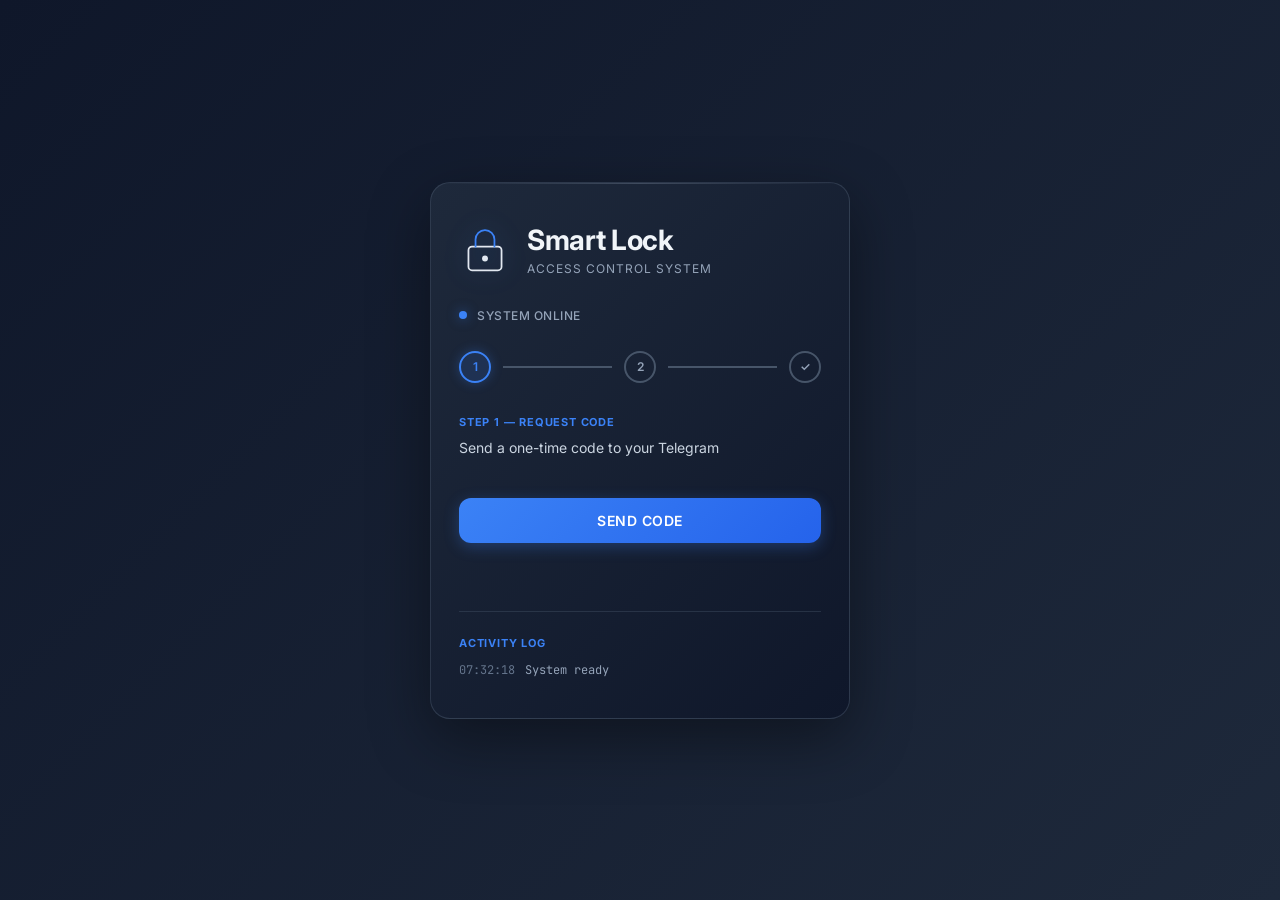
==== commit 6a7f0462: "Update API_URL to new endpoint" ====
--- a/index.html
+++ b/index.html
@@ -624,7 +624,7 @@
 </div>
 
 <script>
-  const API_URL = "https://script.google.com/macros/s/AKfycbzHVuiVRD8zBq3_TA5HhgL5eQDbnwP5zUERn-Yu8VT4Zw0rPzJceJ_Zm4pqk_QbGNaZpw/exec";
+  const API_URL = "https://script.google.com/macros/s/AKfycbyxBRNu-kd1HDxtCAAP5HRUhkBzO0cMRG37LOnYcbhmrY6rGWLl5dk9SMbsJz2rSIYAqA/exec";
   const API_KEY = "satyam123";
 
   const $ = id => document.getElementById(id);
@@ -765,4 +765,4 @@
   setStatus("online", "System Online");
 </script>
 </body>
-</html>+</html>
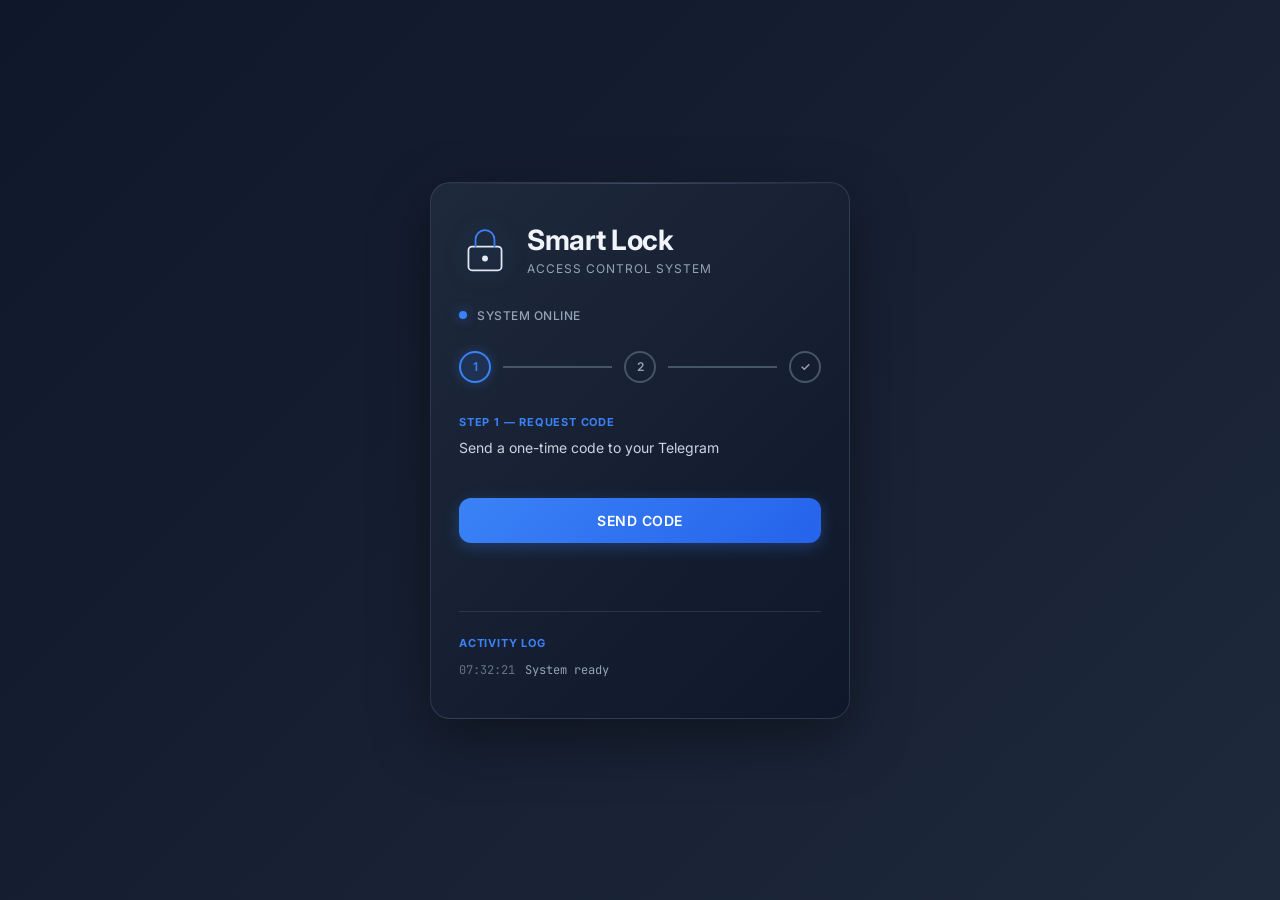
==== commit 141a9c23: "Update API_URL to new endpoint" ====
--- a/index.html
+++ b/index.html
@@ -624,7 +624,7 @@
 </div>
 
 <script>
-  const API_URL = "https://script.google.com/macros/s/AKfycbyxBRNu-kd1HDxtCAAP5HRUhkBzO0cMRG37LOnYcbhmrY6rGWLl5dk9SMbsJz2rSIYAqA/exec";
+  const API_URL = "https://script.google.com/macros/s/AKfycbwli2mOFjvQY0iBJKHiw0pJ8Gw-BQpoV4DeyDzK4KbmzJkO4vtHiwocDY8p6JPREXrbYA/exec";
   const API_KEY = "satyam123";
 
   const $ = id => document.getElementById(id);
